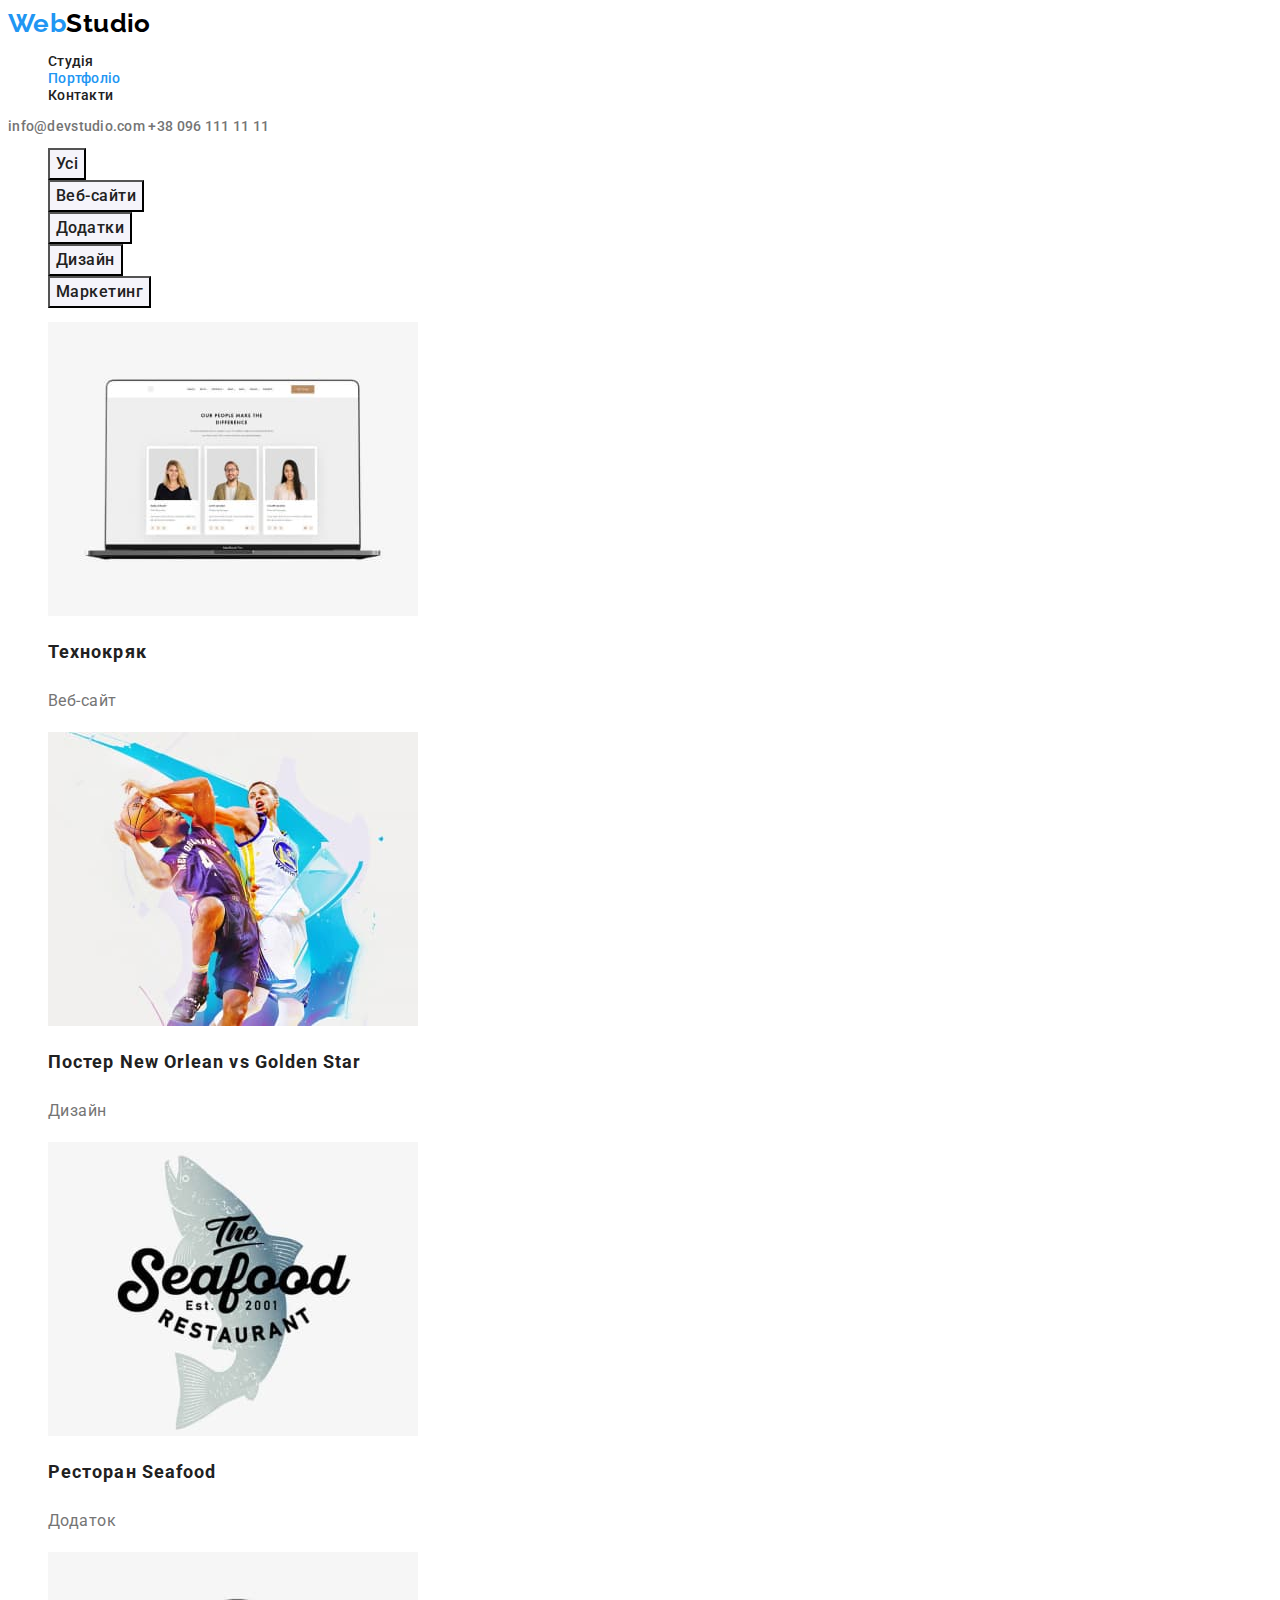
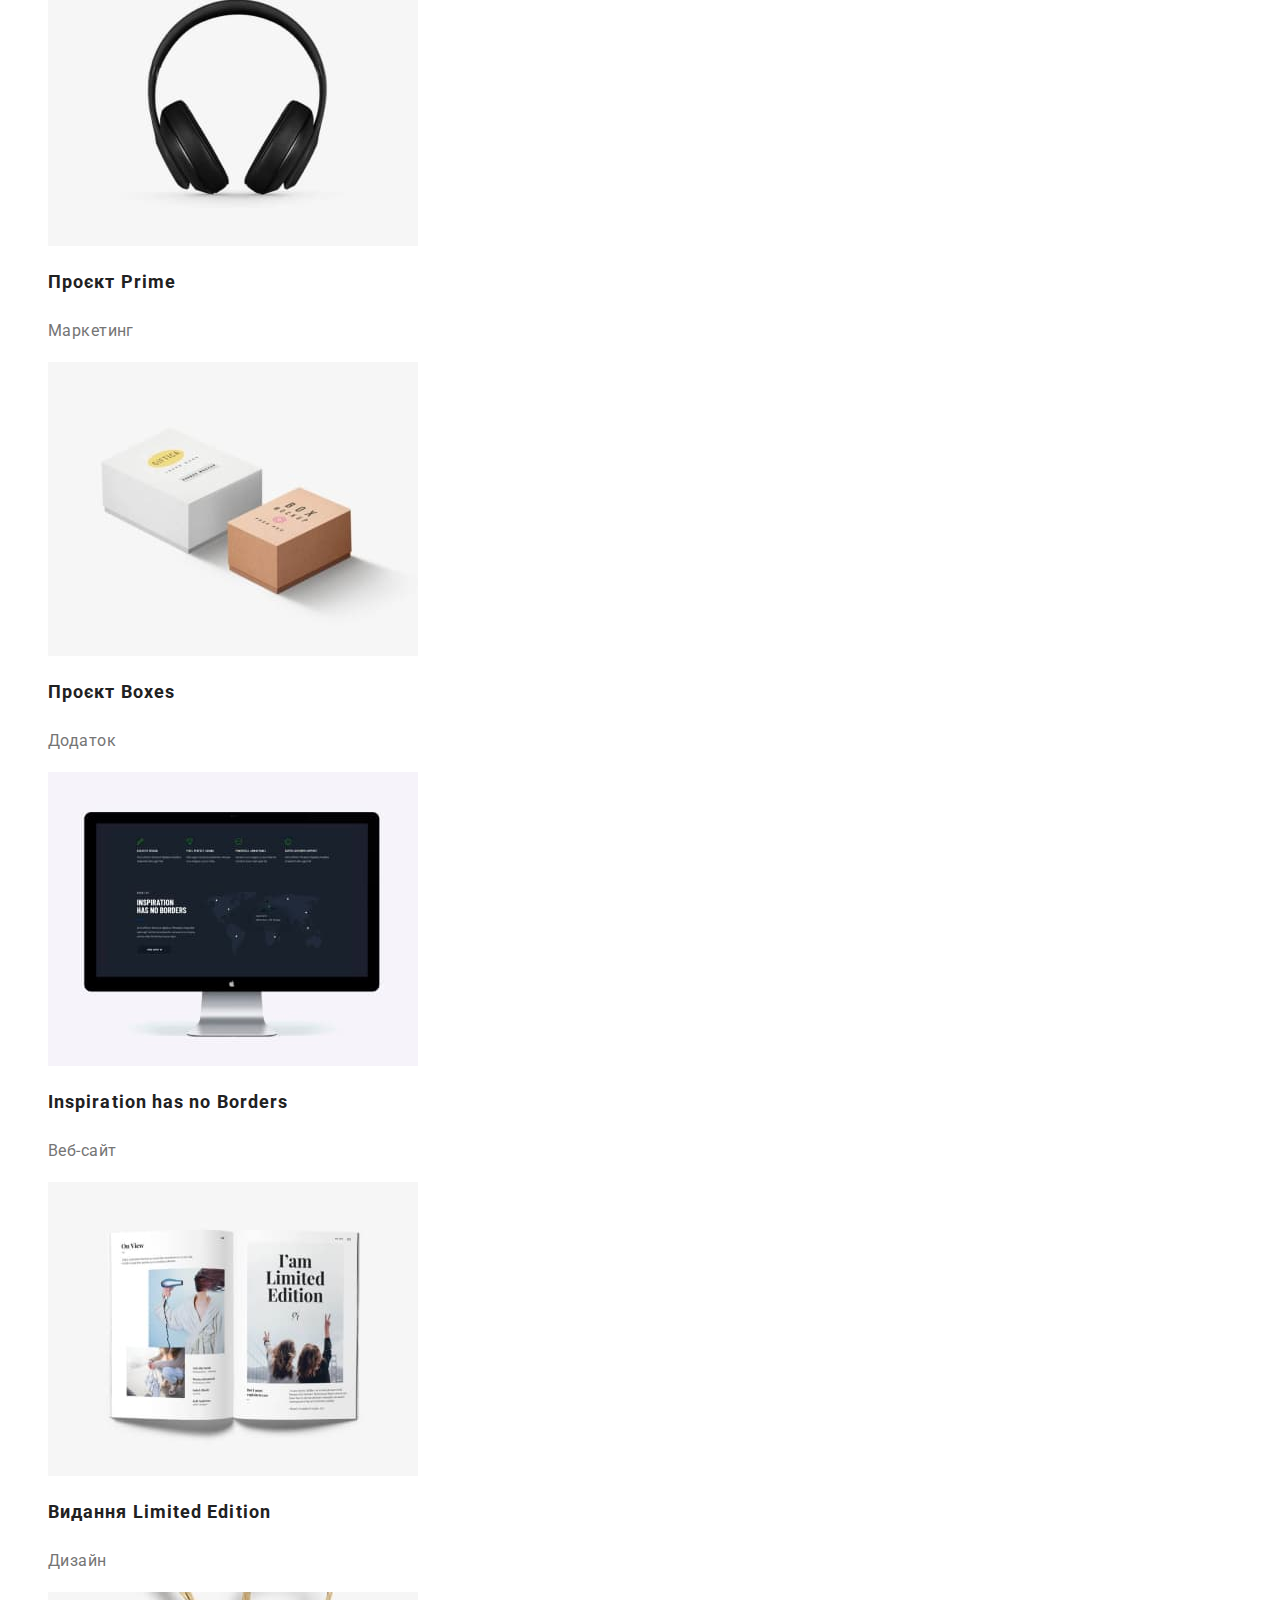
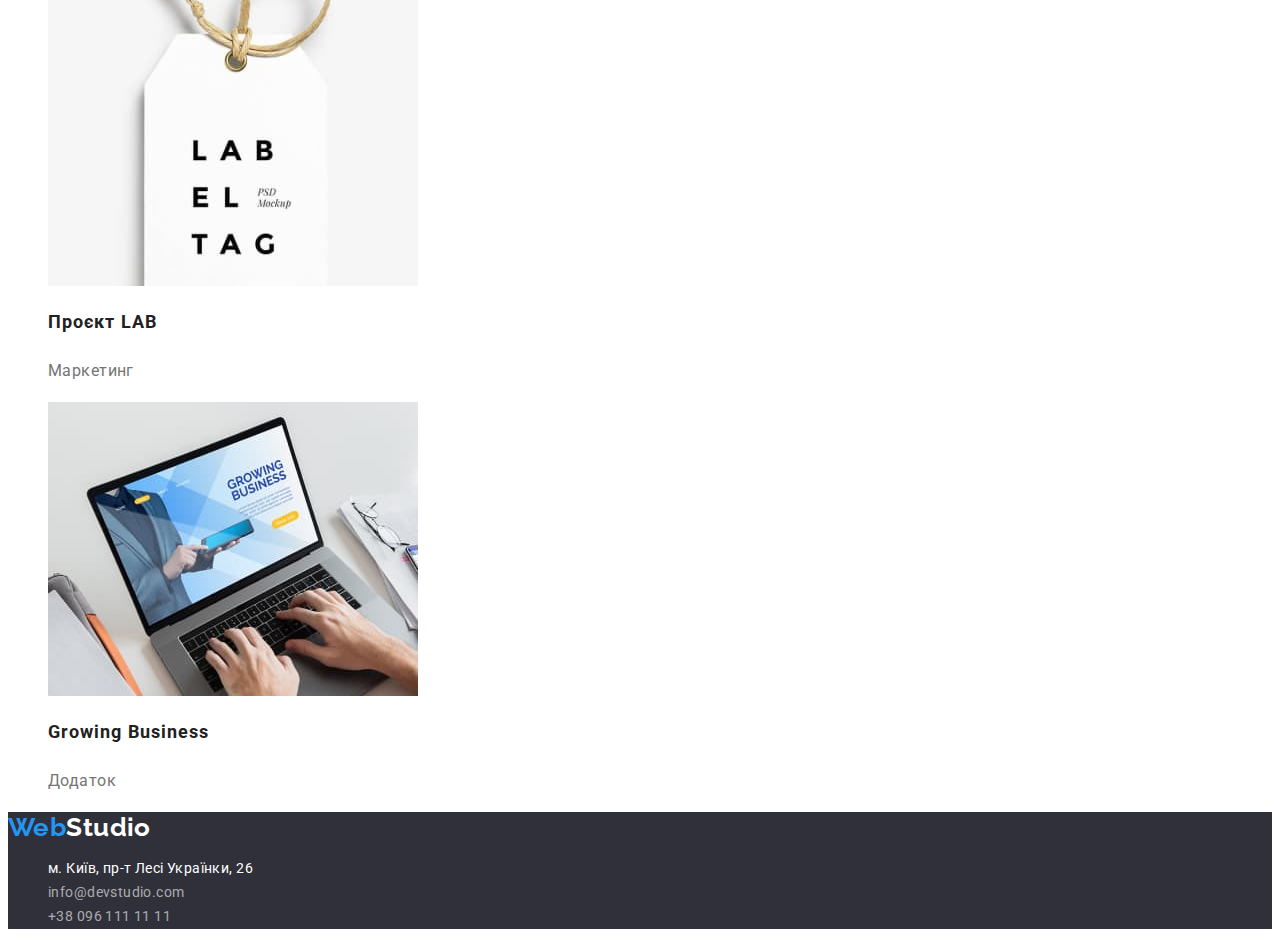
==== portfolio.html @ 9206cbfd "Initial commit" ====
<!DOCTYPE html>
<html lang="en">
  <head>
    <meta charset="UTF-8" />
    <meta http-equiv="X-UA-Compatible" content="IE=edge" />
    <meta name="viewport" content="width=device-width, initial-scale=1.0" />
    <title>WebStudio</title>
    <link rel="preconnect" href="https://fonts.googleapis.com" />
    <link rel="preconnect" href="https://fonts.gstatic.com" crossorigin />
    <link href="https://fonts.googleapis.com/css2?family=Raleway:wght@700&family=Roboto:wght@400;500;700;900&display=swap" rel="stylesheet" />
    <link rel="stylesheet" href="./css/styles.css" />
  </head>

  <body>
    <!-- Шапка -->
    <header class="header">
      <!-- Меню -->
      <nav class="nav">
        <a class="logo" href="./index.html"><span class="logo-web">Web</span>Studio</a>
        <ul class="nav-list list">
          <li class="nav-item"><a class="nav-link" href="./index.html">Студія</a></li>
          <li class="nav-item"><a class="nav-link curent" href="./portfolio.html">Портфоліо</a></li>
          <li class="nav-item"><a class="nav-link" href="">Контакти</a></li>
        </ul>
      </nav>
      <!-- Контакти -->
      <div class="contacts">
        <a class="cont-link" href="mailto:info@devstudio.com">info@devstudio.com</a>
        <a class="cont-link" href="tel:+380961111111">+38 096 111 11 11</a>
      </div>
    </header>
    <!-- Головний контент -->
    <main>
      <section class="section-portfolio">
        <h1 class="visually-hidden">Портфоліо</h1>
        <ul class="portfolio-list list">
          <li class="portfolio-item"><button class="filter" type="button">Усі</button></li>
          <li class="portfolio-item"><button class="filter" type="button">Веб-сайти</button></li>
          <li class="portfolio-item"><button class="filter" type="button">Додатки</button></li>
          <li class="portfolio-item"><button class="filter" type="button">Дизайн</button></li>
          <li class="portfolio-item"><button class="filter" type="button">Маркетинг</button></li>
        </ul>
        <ul class="works-list list">
          <li class="works-item">
            <a class="works-card" href="">
              <img class="works-img" src="./images/studia/img1.jpg" alt="Технокряк" width="370" height="294" />
              <h2 class="works-title">Технокряк</h2>
              <p class="works-type">Веб-сайт</p>
            </a>
          </li>
          <li class="works-item">
            <a class="works-card" href="">
              <img class="works-img" src="./images/studia/img2.jpg" alt="Постер New Orlean vs Golden Star" width="370" height="294" />
              <h2 class="works-title">Постер New Orlean vs Golden Star</h2>
              <p class="works-type">Дизайн</p>
            </a>
          </li>
          <li class="works-item">
            <a class="works-card" href="">
              <img class="works-img" src="./images/studia/img3.jpg" alt="Ресторан Seafood" width="370" height="294" />
              <h2 class="works-title">Ресторан Seafood</h2>
              <p class="works-type">Додаток</p>
            </a>
          </li>
          <li class="works-item">
            <a class="works-card" href="">
              <img class="works-img" src="./images/studia/img4.jpg" alt="Проєкт Prime" width="370" height="294" />
              <h2 class="works-title">Проєкт Prime</h2>
              <p class="works-type">Маркетинг</p>
            </a>
          </li>
          <li class="works-item">
            <a class="works-card" href="">
              <img class="works-img" src="./images/studia/img5.jpg" alt="Проєкт Boxes" width="370" height="294" />
              <h2 class="works-title">Проєкт Boxes</h2>
              <p class="works-type">Додаток</p>
            </a>
          </li>
          <li class="works-item">
            <a class="works-card" href="">
              <img class="works-img" src="./images/studia/img6.jpg" alt="Inspiration has no Borders" width="370" height="294" />
              <h2 class="works-title">Inspiration has no Borders</h2>
              <p class="works-type">Веб-сайт</p>
            </a>
          </li>
          <li class="works-item">
            <a class="works-card" href="">
              <img class="works-img" src="./images/studia/img7.jpg" alt="Видання Limited Edition" width="370" height="294" />
              <h2 class="works-title">Видання Limited Edition</h2>
              <p class="works-type">Дизайн</p>
            </a>
          </li>
          <li class="works-item">
            <a class="works-card" href="">
              <img class="works-img" src="./images/studia/img8.jpg" alt="Проєкт LAB" width="370" height="294" />
              <h2 class="works-title">Проєкт LAB</h2>
              <p class="works-type">Маркетинг</p>
            </a>
          </li>
          <li class="works-item">
            <a class="works-card" href="">
              <img class="works-img" src="./images/studia/img9.jpg" alt="Growing Business" width="370" height="294" />
              <h2 class="works-title">Growing Business</h2>
              <p class="works-type">Додаток</p>
            </a>
          </li>
        </ul>
      </section>
    </main>
    <!-- Підвал -->
    <footer class="footer">
      <a class="logo-footer" href="./index.html"><span class="logo-web">Web</span>Studio</a>
      <!-- Адрес -->
      <address class="address">
        <ul class="address-list list">
          <li class="address-item">
            <a class="address-link" href="https://goo.gl/maps/W9zQZF4o8ZQ2FMWs7" target="_blank" rel="noopener noreferrer">м. Київ, пр-т Лесі Українки, 26</a>
          </li>
          <li class="address-item">
            <a class="cont-link-footer" href="mailto:info@devstudio.com">info@devstudio.com</a>
          </li>
          <li class="address-item"><a class="cont-link-footer" href="tel:+380961111111">+38 096 111 11 11</a></li>
        </ul>
      </address>
    </footer>
  </body>
</html>
---- css/styles.css ----
:root {
 --background-color: #F5F5F5;
 --background-color-second: #F5F4FA;
 --frame-header: #ECECEC;
 --frame-cards: #EEEEEE;
 --backgraund-footer: #2F303A;
 --blue-color: #2196F3;
 --blue-second: #188CE8;
 --black-color: #212121;
 --grey-color: #757575;
 --white-color: #ffffff;
}

/* Головна сторінка */

body{
    background-color: var(--white-color);
    font-family: 'Roboto', sans-serif;
    color: var(--black-color);
    font-size: 14px;
    letter-spacing: 0.03em;
}

.visually-hidden {
    position: absolute;
    width: 1px;
    height: 1px;
    margin: -1px;
    border: 0;
    padding: 0;

    white-space: nowrap;
    clip-path: inset(100%);
    clip: rect(0 0 0 0);
    overflow: hidden;
}

.logo,
.logo-footer{
    font-family: 'Raleway', sans-serif;

    font-weight: 700;
    font-size: 26px;
    line-height: 1.2;

    color: #000000;

    text-decoration: none;
}

.logo-web{
    color: var(--blue-color);
}

.list{
    list-style: none;
}

.nav-link,
.cont-link,
.address-link,
.cont-link-footer,
.works-card{
    text-decoration: none;
}

.nav-link{
    font-weight: 500;
    line-height: 1.14;
    letter-spacing: 0.02em;
    color: var(--black-color);
}

.nav-link:hover,
.nav-link:focus{
    color: var(--blue-color);
}

.curent {
    color: var(--blue-color);
}

.cont-link{
    font-weight: 500;
    line-height: 1.14px;
    letter-spacing: 0.02em;
    color: var(--grey-color);
}

.cont-link:hover,
.cont-link:focus{
    color: var(--blue-color);
}

/* Основна інформація (MAIN) */

.hero{
    background-color: var(--backgraund-footer);
}

.hero-title{
    font-weight: 900;
    font-size: 44px;
    line-height: 1.36;
    letter-spacing: 0.06em;
    color: var(--white-color);
    text-transform: uppercase;
}

.btn{
    background-color: var(--blue-color);
    font-weight: 700;
    font-size: 16px;
    line-height: 1.88;
    color: var(--white-color);
    letter-spacing: 0.06em;
    cursor: pointer;

    font-family: inherit;
}

.btn:hover,
.btn:focus{
    background-color: var(--blue-second);
}

.activity-title,
.team-title{
    font-weight: 700;
    font-size: 36px;
    line-height: 1.7;
}

.titel-items{
    font-weight: 700;
    font-size: 14px;
    line-height: 1.14;
    text-transform: uppercase;
}

.text-skills{
    line-height: 1.71;
    color: var(--grey-color);
}

.section-team{
    background-color: var(--background-color-second);
}

.employee{
    font-weight: 500;
    font-size: 16px;
    line-height: 1.9;
}

.team-position{
    font-size: 16px;
    line-height: 1.9;
    color: var(--grey-color);
}

/* Футер */
.footer{
    background-color: var(--backgraund-footer);
}

.address{
    font-style: normal;
}

.logo-footer{
    color: var(--white-color);
}

.address-link{
    line-height: 1.71;
    color: var(--white-color);
}

.address-link:hover,
.address-link:focus{
    color: var(--blue-color);
}

.cont-link-footer{
    line-height: 1.71;
    color: #FFFFFF99;;
}


.cont-link-footer:hover,
.cont-link-footer:focus {
    color: var(--blue-color);
}

/* Сторінка - Портфоліо */

.filter{
    background-color: var(--background-color-second);
    color: var(--black-color);
    font-weight: 500;
    font-size: 16px;
    line-height: 1.62;
    letter-spacing: 0.03em;

    cursor: pointer;
    font-family: inherit;
}

.filter:hover,
.filter:focus{
    background-color: var(--blue-color);
    color: var(--white-color);
}

.works-title{
    font-weight: 700;
    font-size: 18px;
    line-height: 2;
    letter-spacing: 0.06em;
    color: var(--black-color);
}

.works-type{
    font-size: 16px;
    line-height: 1.88;
    color: var(--grey-color);
}
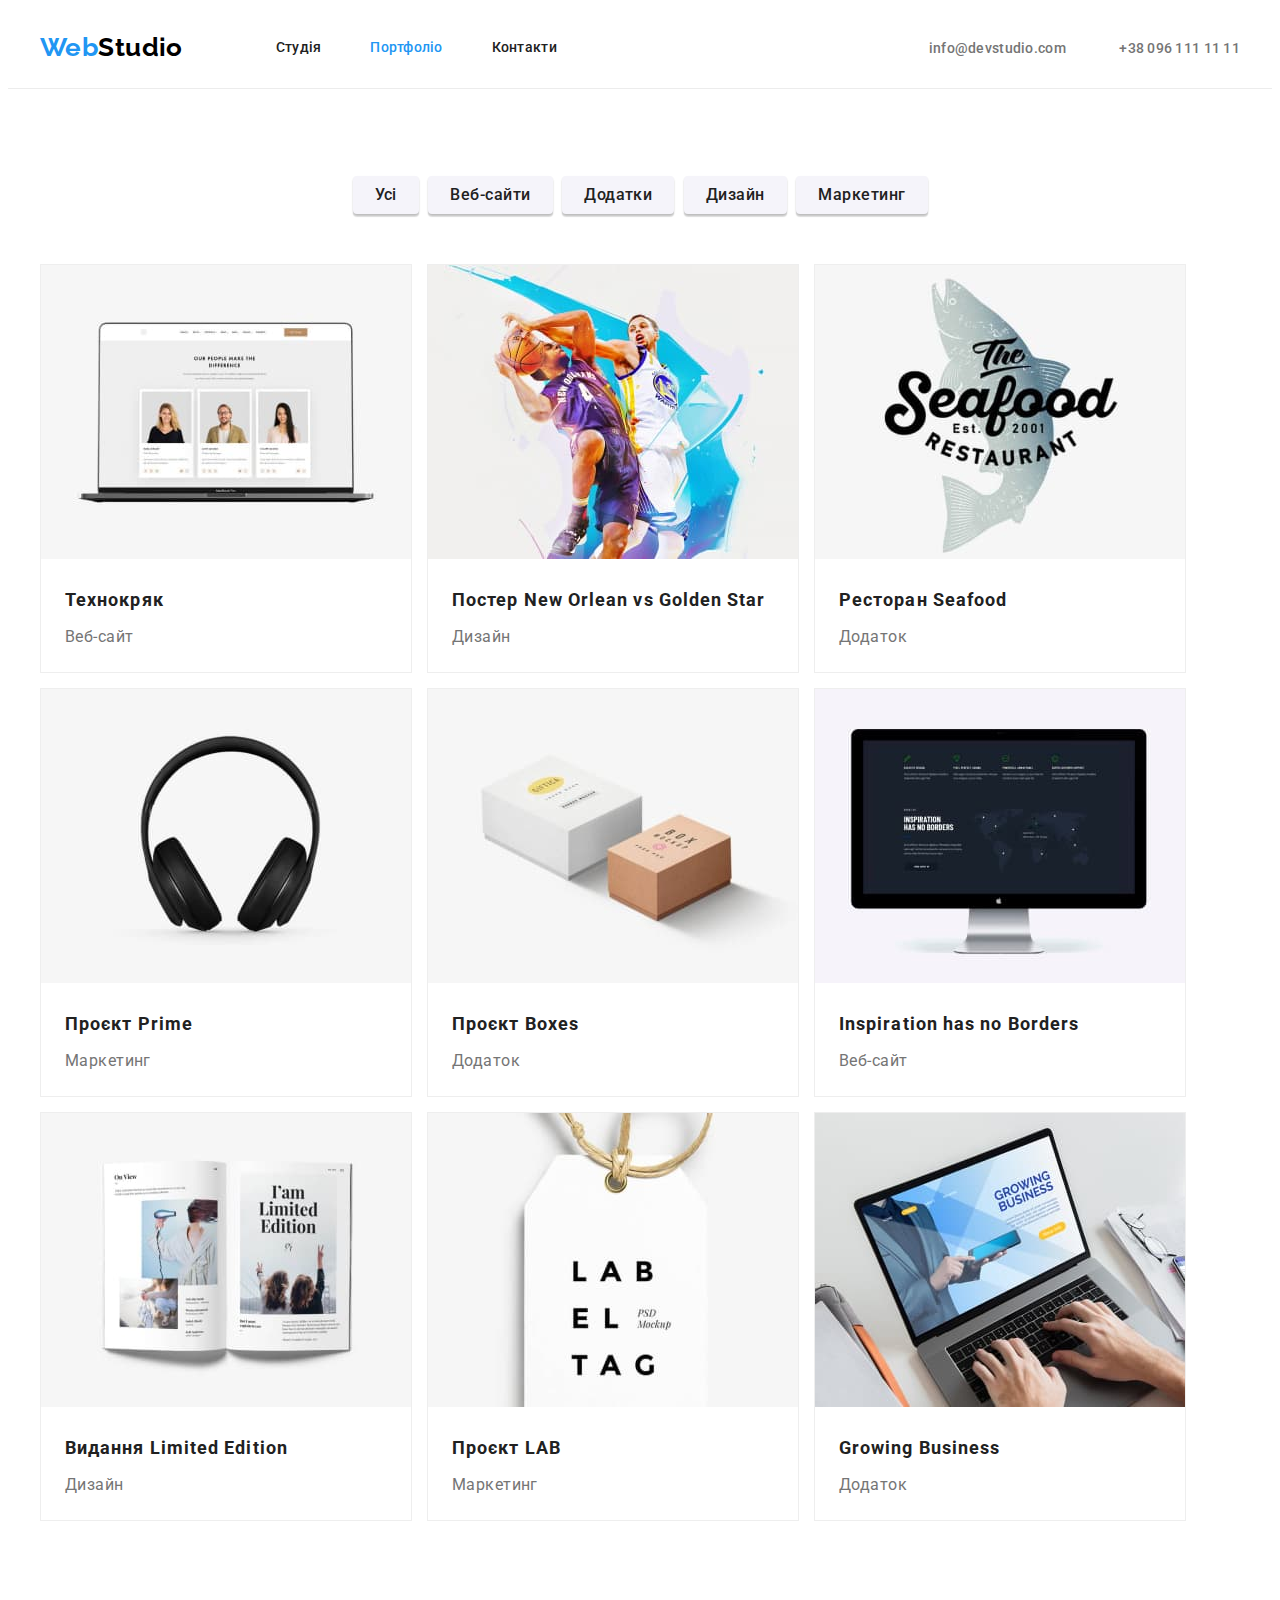
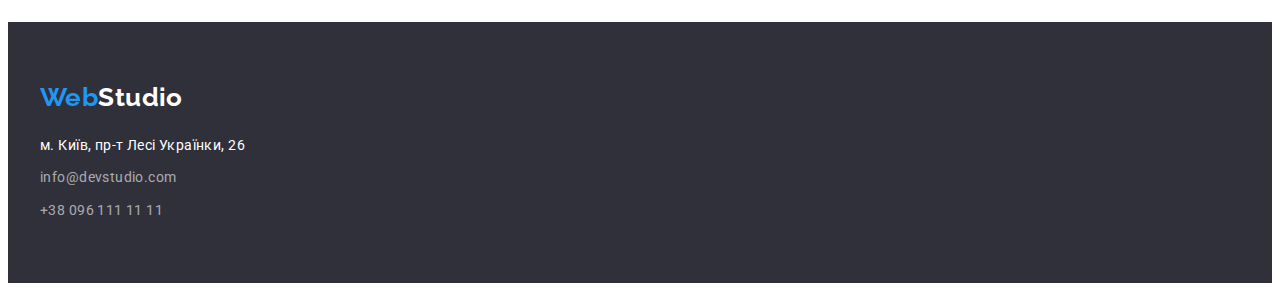
==== commit c8fa0ebd: "ДЗ 3 версія 1" ====
--- a/portfolio.html
+++ b/portfolio.html
@@ -8,120 +8,137 @@
     <link rel="preconnect" href="https://fonts.googleapis.com" />
     <link rel="preconnect" href="https://fonts.gstatic.com" crossorigin />
     <link href="https://fonts.googleapis.com/css2?family=Raleway:wght@700&family=Roboto:wght@400;500;700;900&display=swap" rel="stylesheet" />
+    <link
+      rel="stylesheet"
+      href="https://cdnjs.cloudflare.com/ajax/libs/modern-normalize/1.1.0/modern-normalize.min.css"
+      integrity="sha512-wpPYUAdjBVSE4KJnH1VR1HeZfpl1ub8YT/NKx4PuQ5NmX2tKuGu6U/JRp5y+Y8XG2tV+wKQpNHVUX03MfMFn9Q=="
+      crossorigin="anonymous"
+      referrerpolicy="no-referrer"
+    />
     <link rel="stylesheet" href="./css/styles.css" />
   </head>
 
   <body>
     <!-- Шапка -->
     <header class="header">
-      <!-- Меню -->
-      <nav class="nav">
-        <a class="logo" href="./index.html"><span class="logo-web">Web</span>Studio</a>
-        <ul class="nav-list list">
-          <li class="nav-item"><a class="nav-link" href="./index.html">Студія</a></li>
-          <li class="nav-item"><a class="nav-link curent" href="./portfolio.html">Портфоліо</a></li>
-          <li class="nav-item"><a class="nav-link" href="">Контакти</a></li>
-        </ul>
-      </nav>
-      <!-- Контакти -->
-      <div class="contacts">
-        <a class="cont-link" href="mailto:info@devstudio.com">info@devstudio.com</a>
-        <a class="cont-link" href="tel:+380961111111">+38 096 111 11 11</a>
+      <div class="container">
+        <!-- Меню -->
+        <nav class="nav">
+          <a class="logo" href="./index.html"><span class="logo-web">Web</span>Studio</a>
+          <ul class="nav-list list">
+            <li class="nav-item"><a class="nav-link" href="./index.html">Студія</a></li>
+            <li class="nav-item"><a class="nav-link curent" href="./portfolio.html">Портфоліо</a></li>
+            <li class="nav-item"><a class="nav-link" href="">Контакти</a></li>
+          </ul>
+        </nav>
+        <!-- Контакти -->
+        <div class="contacts">
+          <a class="cont-link" href="mailto:info@devstudio.com">info@devstudio.com</a>
+          <a class="cont-link" href="tel:+380961111111">+38 096 111 11 11</a>
+        </div>
       </div>
     </header>
     <!-- Головний контент -->
     <main>
       <section class="section-portfolio">
-        <h1 class="visually-hidden">Портфоліо</h1>
-        <ul class="portfolio-list list">
-          <li class="portfolio-item"><button class="filter" type="button">Усі</button></li>
-          <li class="portfolio-item"><button class="filter" type="button">Веб-сайти</button></li>
-          <li class="portfolio-item"><button class="filter" type="button">Додатки</button></li>
-          <li class="portfolio-item"><button class="filter" type="button">Дизайн</button></li>
-          <li class="portfolio-item"><button class="filter" type="button">Маркетинг</button></li>
-        </ul>
-        <ul class="works-list list">
-          <li class="works-item">
-            <a class="works-card" href="">
-              <img class="works-img" src="./images/studia/img1.jpg" alt="Технокряк" width="370" height="294" />
-              <h2 class="works-title">Технокряк</h2>
-              <p class="works-type">Веб-сайт</p>
-            </a>
-          </li>
-          <li class="works-item">
-            <a class="works-card" href="">
-              <img class="works-img" src="./images/studia/img2.jpg" alt="Постер New Orlean vs Golden Star" width="370" height="294" />
-              <h2 class="works-title">Постер New Orlean vs Golden Star</h2>
-              <p class="works-type">Дизайн</p>
-            </a>
-          </li>
-          <li class="works-item">
-            <a class="works-card" href="">
-              <img class="works-img" src="./images/studia/img3.jpg" alt="Ресторан Seafood" width="370" height="294" />
-              <h2 class="works-title">Ресторан Seafood</h2>
-              <p class="works-type">Додаток</p>
-            </a>
-          </li>
-          <li class="works-item">
-            <a class="works-card" href="">
-              <img class="works-img" src="./images/studia/img4.jpg" alt="Проєкт Prime" width="370" height="294" />
-              <h2 class="works-title">Проєкт Prime</h2>
-              <p class="works-type">Маркетинг</p>
-            </a>
-          </li>
-          <li class="works-item">
-            <a class="works-card" href="">
-              <img class="works-img" src="./images/studia/img5.jpg" alt="Проєкт Boxes" width="370" height="294" />
-              <h2 class="works-title">Проєкт Boxes</h2>
-              <p class="works-type">Додаток</p>
-            </a>
-          </li>
-          <li class="works-item">
-            <a class="works-card" href="">
-              <img class="works-img" src="./images/studia/img6.jpg" alt="Inspiration has no Borders" width="370" height="294" />
-              <h2 class="works-title">Inspiration has no Borders</h2>
-              <p class="works-type">Веб-сайт</p>
-            </a>
-          </li>
-          <li class="works-item">
-            <a class="works-card" href="">
-              <img class="works-img" src="./images/studia/img7.jpg" alt="Видання Limited Edition" width="370" height="294" />
-              <h2 class="works-title">Видання Limited Edition</h2>
-              <p class="works-type">Дизайн</p>
-            </a>
-          </li>
-          <li class="works-item">
-            <a class="works-card" href="">
-              <img class="works-img" src="./images/studia/img8.jpg" alt="Проєкт LAB" width="370" height="294" />
-              <h2 class="works-title">Проєкт LAB</h2>
-              <p class="works-type">Маркетинг</p>
-            </a>
-          </li>
-          <li class="works-item">
-            <a class="works-card" href="">
-              <img class="works-img" src="./images/studia/img9.jpg" alt="Growing Business" width="370" height="294" />
-              <h2 class="works-title">Growing Business</h2>
-              <p class="works-type">Додаток</p>
-            </a>
-          </li>
-        </ul>
+        <div class="containerr">
+          <h1 class="visually-hidden">Портфоліо</h1>
+          <div class="filter-btn">
+            <ul class="portfolio-list list">
+              <li class="portfolio-item"><button class="filter" type="button">Усі</button></li>
+              <li class="portfolio-item"><button class="filter" type="button">Веб-сайти</button></li>
+              <li class="portfolio-item"><button class="filter" type="button">Додатки</button></li>
+              <li class="portfolio-item"><button class="filter" type="button">Дизайн</button></li>
+              <li class="portfolio-item"><button class="filter" type="button">Маркетинг</button></li>
+            </ul>
+          </div>
+          <div class="work-gallery">
+            <ul class="works-list list">
+            <li class="works-item">
+              <a class="works-card" href="">
+                <img class="works-img" src="./images/studia/img1.jpg" alt="Технокряк" width="370" height="294" />
+                <h2 class="works-title">Технокряк</h2>
+                <p class="works-type">Веб-сайт</p>
+              </a>
+            </li>
+            <li class="works-item">
+              <a class="works-card" href="">
+                <img class="works-img" src="./images/studia/img2.jpg" alt="Постер New Orlean vs Golden Star" width="370" height="294" />
+                <h2 class="works-title">Постер New Orlean vs Golden Star</h2>
+                <p class="works-type">Дизайн</p>
+              </a>
+            </li>
+            <li class="works-item">
+              <a class="works-card" href="">
+                <img class="works-img" src="./images/studia/img3.jpg" alt="Ресторан Seafood" width="370" height="294" />
+                <h2 class="works-title">Ресторан Seafood</h2>
+                <p class="works-type">Додаток</p>
+              </a>
+            </li>
+            <li class="works-item">
+              <a class="works-card" href="">
+                <img class="works-img" src="./images/studia/img4.jpg" alt="Проєкт Prime" width="370" height="294" />
+                <h2 class="works-title">Проєкт Prime</h2>
+                <p class="works-type">Маркетинг</p>
+              </a>
+            </li>
+            <li class="works-item">
+              <a class="works-card" href="">
+                <img class="works-img" src="./images/studia/img5.jpg" alt="Проєкт Boxes" width="370" height="294" />
+                <h2 class="works-title">Проєкт Boxes</h2>
+                <p class="works-type">Додаток</p>
+              </a>
+            </li>
+            <li class="works-item">
+              <a class="works-card" href="">
+                <img class="works-img" src="./images/studia/img6.jpg" alt="Inspiration has no Borders" width="370" height="294" />
+                <h2 class="works-title">Inspiration has no Borders</h2>
+                <p class="works-type">Веб-сайт</p>
+              </a>
+            </li>
+            <li class="works-item">
+              <a class="works-card" href="">
+                <img class="works-img" src="./images/studia/img7.jpg" alt="Видання Limited Edition" width="370" height="294" />
+                <h2 class="works-title">Видання Limited Edition</h2>
+                <p class="works-type">Дизайн</p>
+              </a>
+            </li>
+            <li class="works-item">
+              <a class="works-card" href="">
+                <img class="works-img" src="./images/studia/img8.jpg" alt="Проєкт LAB" width="370" height="294" />
+                <h2 class="works-title">Проєкт LAB</h2>
+                <p class="works-type">Маркетинг</p>
+              </a>
+            </li>
+            <li class="works-item">
+              <a class="works-card" href="">
+                <img class="works-img" src="./images/studia/img9.jpg" alt="Growing Business" width="370" height="294" />
+                <h2 class="works-title">Growing Business</h2>
+                <p class="works-type">Додаток</p>
+              </a>
+            </li>
+          </ul>
+          </div>
+        </div>
       </section>
     </main>
     <!-- Підвал -->
     <footer class="footer">
-      <a class="logo-footer" href="./index.html"><span class="logo-web">Web</span>Studio</a>
-      <!-- Адрес -->
-      <address class="address">
-        <ul class="address-list list">
-          <li class="address-item">
-            <a class="address-link" href="https://goo.gl/maps/W9zQZF4o8ZQ2FMWs7" target="_blank" rel="noopener noreferrer">м. Київ, пр-т Лесі Українки, 26</a>
-          </li>
-          <li class="address-item">
-            <a class="cont-link-footer" href="mailto:info@devstudio.com">info@devstudio.com</a>
-          </li>
-          <li class="address-item"><a class="cont-link-footer" href="tel:+380961111111">+38 096 111 11 11</a></li>
-        </ul>
-      </address>
+      <div class="container">
+        <a class="logo-footer" href="./index.html"><span class="logo-web">Web</span>Studio</a>
+        <!-- Адрес -->
+        <address class="address">
+          <ul class="address-list list">
+            <li class="address-item">
+              <a class="address-link" href="https://goo.gl/maps/W9zQZF4o8ZQ2FMWs7" target="_blank" rel="noopener noreferrer">
+                м. Київ, пр-т Лесі Українки, 26
+              </a>
+            </li>
+            <li class="address-item"><a class="cont-link-footer" href="mailto:info@devstudio.com">info@devstudio.com</a></li>
+            <li class="address-item"><a class="cont-link-footer" href="tel:+380961111111">+38 096 111 11 11</a></li>
+          </ul>
+        </address>
+      </div>
     </footer>
   </body>
 </html>
--- a/css/styles.css
+++ b/css/styles.css
@@ -9,16 +9,74 @@
  --black-color: #212121;
  --grey-color: #757575;
  --white-color: #ffffff;
+ --link-footer-cl: #FFFFFF99;
+ --logo-cl: #000000;
+ /* Шрифти */
+ --main-font: 'Roboto', sans-serif;
+ --second-font: 'Raleway', sans-serif;
 }
 
 /* Головна сторінка */
 
 body{
     background-color: var(--white-color);
-    font-family: 'Roboto', sans-serif;
+    font-family: var(--main-font);
     color: var(--black-color);
     font-size: 14px;
     letter-spacing: 0.03em;
+}
+
+h1,h2,h3,h4,h5,h6,p,ul{
+    margin: 0;
+    padding: 0;
+}
+
+.nav-link,
+.cont-link,
+.address-link,
+.cont-link-footer,
+.works-card {
+    text-decoration: none;
+}
+
+.list {
+    list-style: none;
+}
+
+.header{
+    border-bottom: 1px solid var(--frame-header);
+}
+
+.container{
+    display: flex;
+    width: 1200px;
+    margin-left: auto;
+    margin-right: auto;
+    padding-left: 15px;
+    padding-right: 15px;
+}
+
+.header > .container{
+    padding-top: 24px;
+    padding-bottom: 25px;
+
+    justify-content: space-between;
+    align-items: center;
+
+}
+
+.nav{
+    display: flex;
+    justify-content: center;
+    align-items: center;
+}
+
+.nav-list{
+    display: flex;
+    width: 281px;
+    justify-content: space-between;
+    margin-left: 93px;
+
 }
 
 .visually-hidden {
@@ -37,31 +95,16 @@
 
 .logo,
 .logo-footer{
-    font-family: 'Raleway', sans-serif;
-
+    font-family: var(--second-font);
     font-weight: 700;
     font-size: 26px;
     line-height: 1.2;
-
-    color: #000000;
-
+    color: var(--logo-cl);
     text-decoration: none;
 }
 
 .logo-web{
     color: var(--blue-color);
-}
-
-.list{
-    list-style: none;
-}
-
-.nav-link,
-.cont-link,
-.address-link,
-.cont-link-footer,
-.works-card{
-    text-decoration: none;
 }
 
 .nav-link{
@@ -85,6 +128,8 @@
     line-height: 1.14px;
     letter-spacing: 0.02em;
     color: var(--grey-color);
+
+
 }
 
 .cont-link:hover,
@@ -92,10 +137,18 @@
     color: var(--blue-color);
 }
 
+.cont-link:nth-child(n+2){
+    margin-left: 50px;
+}
+
 /* Основна інформація (MAIN) */
 
+/* Герой */
 .hero{
+    height: 600px;
+    padding-top: 195px;
     background-color: var(--backgraund-footer);
+    text-align: center;
 }
 
 .hero-title{
@@ -105,9 +158,13 @@
     letter-spacing: 0.06em;
     color: var(--white-color);
     text-transform: uppercase;
+
+    margin-bottom: 30px;
 }
 
 .btn{
+padding: 10px 32px;
+
     background-color: var(--blue-color);
     font-weight: 700;
     font-size: 16px;
@@ -116,12 +173,42 @@
     letter-spacing: 0.06em;
     cursor: pointer;
 
+    box-shadow: 0px 4px 4px rgba(0, 0, 0, 0.15);
+    border-radius: 4px;
+    border: 1px solid transparent;
+
     font-family: inherit;
 }
 
 .btn:hover,
 .btn:focus{
     background-color: var(--blue-second);
+}
+
+.section{
+    padding-top: 94px;
+    padding-bottom: 94px;
+}
+
+/* Особливості */
+
+.skill-list{
+    display: flex;
+
+}
+
+.skill-list .skill-items + .skill-items{
+    margin-left: 30px;
+    
+}
+
+.skill-items{
+    width: 270px;
+}
+
+.text-skills {
+    line-height: 1.71;
+    color: var(--grey-color);
 }
 
 .activity-title,
@@ -129,6 +216,20 @@
     font-weight: 700;
     font-size: 36px;
     line-height: 1.7;
+    text-align: center;
+
+    margin-bottom: 50px;
+}
+
+/* Вид діяльності */
+
+.activity-list {
+    display: flex;
+    justify-content: space-between;
+}
+
+.activity-items:not(:first-child){
+    margin-left: 30px;
 }
 
 .titel-items{
@@ -136,21 +237,41 @@
     font-size: 14px;
     line-height: 1.14;
     text-transform: uppercase;
-}
-
-.text-skills{
-    line-height: 1.71;
-    color: var(--grey-color);
+
+    padding-bottom: 10px;
+}
+
+/* Наша команда */
+
+.team-list{
+    display: flex;
+}
+
+.team-items{
+    background-color: var(--white-color);
+    padding-bottom: 30px;
+    box-shadow: 0px 1px 3px rgba(0, 0, 0, 0.12), 0px 1px 1px rgba(0, 0, 0, 0.14), 0px 2px 1px rgba(0, 0, 0, 0.2);
+    border-radius: 0px 0px 4px 4px;
+}
+
+.team-items:not(:first-child){
+    margin-left: 30px;
 }
 
 .section-team{
     background-color: var(--background-color-second);
+    text-align: center;
+}
+
+.team-img{
+    margin-bottom: 30px;
 }
 
 .employee{
     font-weight: 500;
     font-size: 16px;
     line-height: 1.9;
+    margin-bottom: 10px;
 }
 
 .team-position{
@@ -162,6 +283,12 @@
 /* Футер */
 .footer{
     background-color: var(--backgraund-footer);
+    padding-top: 60px;
+    padding-bottom: 60px;
+}
+
+.footer > .container{
+    flex-direction: column;
 }
 
 .address{
@@ -170,6 +297,11 @@
 
 .logo-footer{
     color: var(--white-color);
+    margin-bottom: 20px;
+}
+
+.address-item:not(:last-child){
+    margin-bottom: 9px;
 }
 
 .address-link{
@@ -184,7 +316,7 @@
 
 .cont-link-footer{
     line-height: 1.71;
-    color: #FFFFFF99;;
+    color: var(--link-footer-cl);
 }
 
 
@@ -193,7 +325,32 @@
     color: var(--blue-color);
 }
 
+
+
+/* */
 /* Сторінка - Портфоліо */
+/*  */
+
+
+.section-portfolio > .containerr{
+    width: 1200px;
+    margin: 0 auto;
+    padding: 87px 15px 101px 15px;
+}
+
+/* Фільтер */
+
+.portfolio-list{
+    display: flex;
+    width: 575px;
+    margin: 0 auto 50px;
+    justify-content: space-between;
+}
+
+.portfolio-list:not(:first-child){
+    margin-left: 8px;
+}
+
 
 .filter{
     background-color: var(--background-color-second);
@@ -205,15 +362,59 @@
 
     cursor: pointer;
     font-family: inherit;
+
+    padding: 6px 22px;
+
+    box-shadow: 0px 3px 1px rgba(0, 0, 0, 0.1),
+    0px 1px 2px rgba(0, 0, 0, 0.08), 
+    0px 2px 2px rgba(0, 0, 0, 0.12);
+    border-radius: 4px;
+    border: 0;
 }
 
 .filter:hover,
 .filter:focus{
     background-color: var(--blue-color);
     color: var(--white-color);
-}
+
+    padding: 6px 25px;
+}
+
+/* Галерея */
+
+.work-gallery{
+    display: flex;
+}
+
+.works-list{
+    display: flex;
+    flex-wrap: wrap;
+    
+    margin-top: -15px;
+    margin-left: -15px;
+}
+
+.works-item{
+    display: inline-flex;
+    margin-top: 15px;
+    margin-left: 15px;
+    padding-bottom: 20px;
+    flex-basis: calc(100% / 3 -60px);
+
+    background-color: var(--white-color);
+    border: 1px solid var(--frame-cards);
+}
+
+
+.works-img{
+    margin-bottom: 20px;
+}
+
 
 .works-title{
+    margin-left: 24px;
+    margin-bottom: 4px;
+
     font-weight: 700;
     font-size: 18px;
     line-height: 2;
@@ -222,6 +423,8 @@
 }
 
 .works-type{
+    margin-left: 24px;  
+
     font-size: 16px;
     line-height: 1.88;
     color: var(--grey-color);
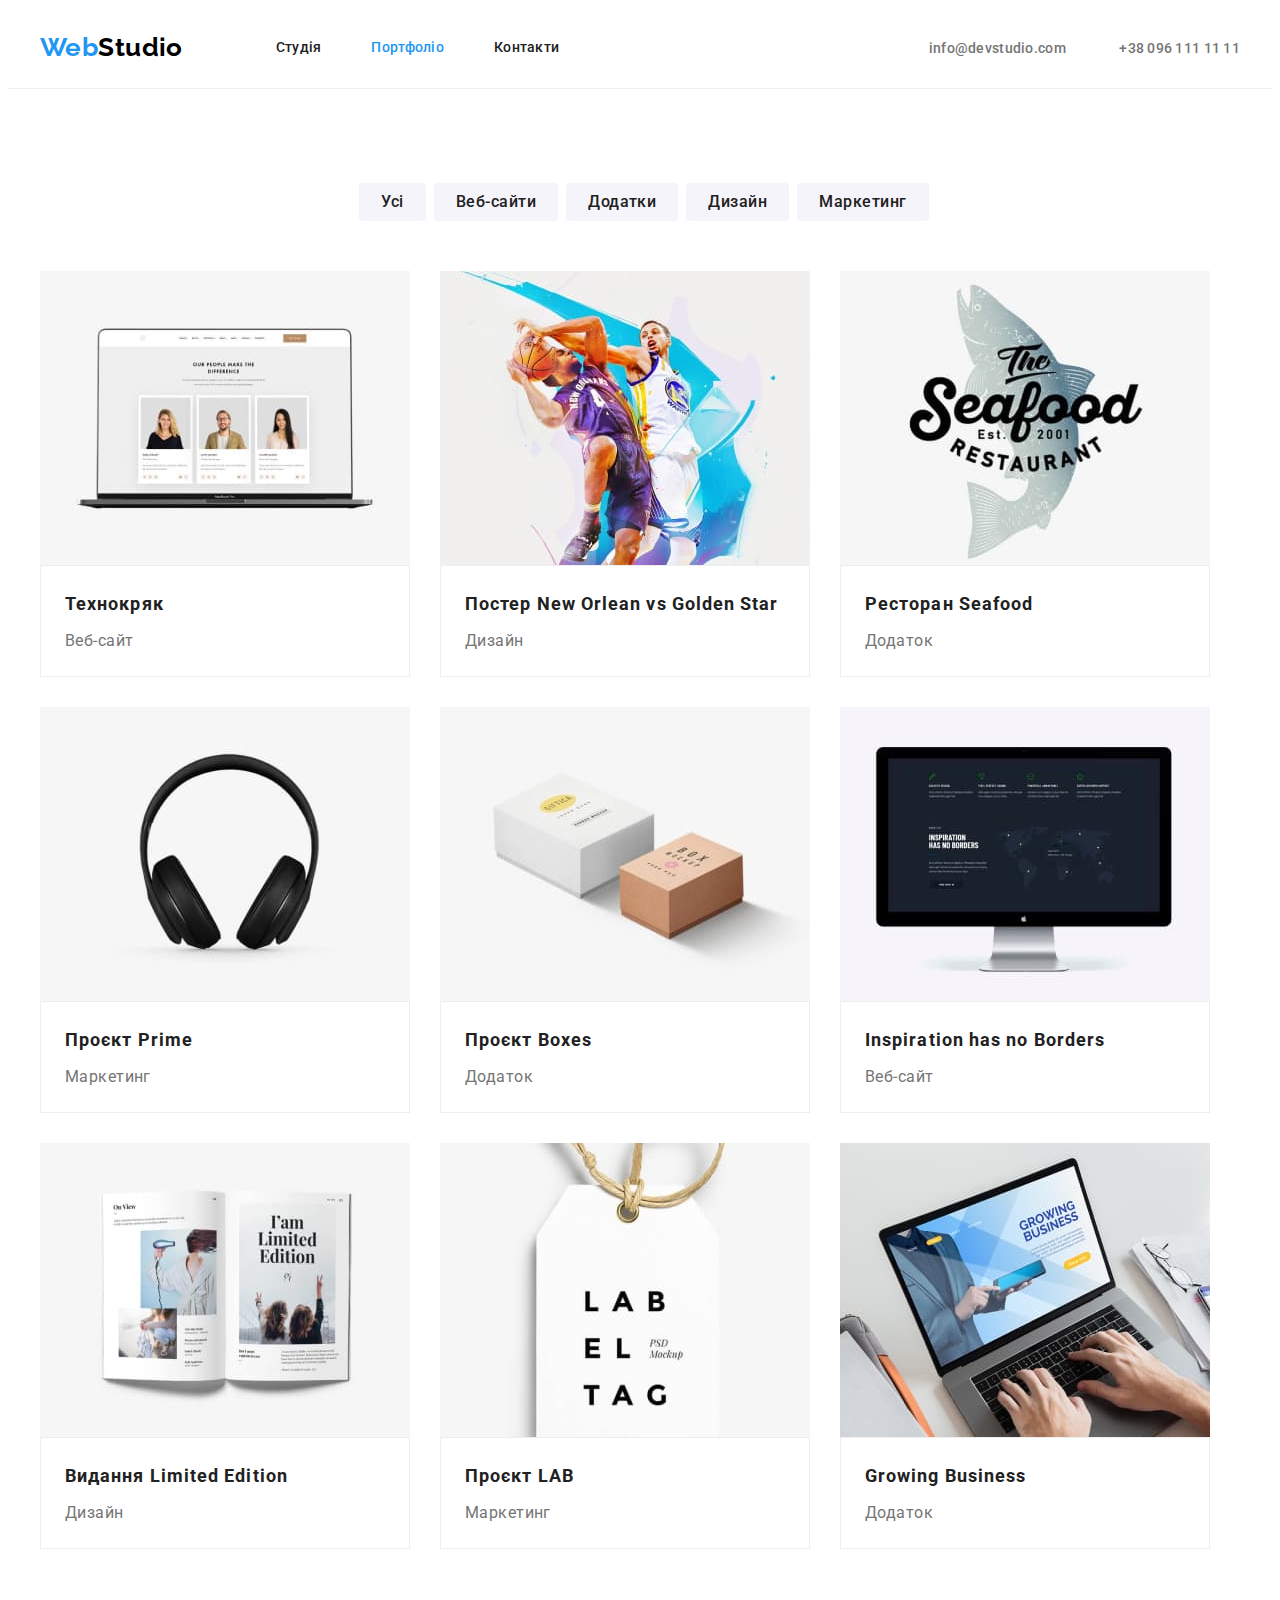
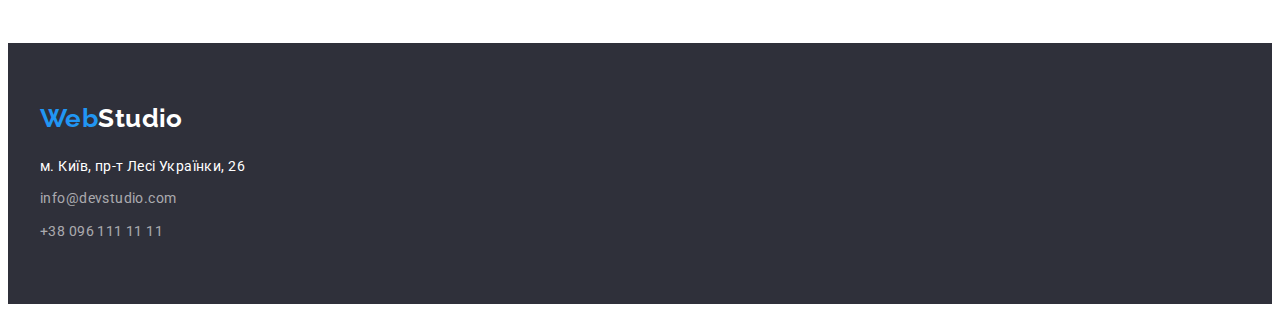
==== commit 70a65546: "Допрацювання дз" ====
--- a/portfolio.html
+++ b/portfolio.html
@@ -40,85 +40,101 @@
     </header>
     <!-- Головний контент -->
     <main>
-      <section class="section-portfolio">
-        <div class="containerr">
+      <section class="section-portfolio section">
+        <div class="container">
           <h1 class="visually-hidden">Портфоліо</h1>
-          <div class="filter-btn">
-            <ul class="portfolio-list list">
-              <li class="portfolio-item"><button class="filter" type="button">Усі</button></li>
-              <li class="portfolio-item"><button class="filter" type="button">Веб-сайти</button></li>
-              <li class="portfolio-item"><button class="filter" type="button">Додатки</button></li>
-              <li class="portfolio-item"><button class="filter" type="button">Дизайн</button></li>
-              <li class="portfolio-item"><button class="filter" type="button">Маркетинг</button></li>
-            </ul>
-          </div>
-          <div class="work-gallery">
-            <ul class="works-list list">
+
+          <ul class="portfolio-list list">
+            <li class="portfolio-item"><button class="filter" type="button">Усі</button></li>
+            <li class="portfolio-item"><button class="filter" type="button">Веб-сайти</button></li>
+            <li class="portfolio-item"><button class="filter" type="button">Додатки</button></li>
+            <li class="portfolio-item"><button class="filter" type="button">Дизайн</button></li>
+            <li class="portfolio-item"><button class="filter" type="button">Маркетинг</button></li>
+          </ul>
+
+          <ul class="works-list list">
             <li class="works-item">
               <a class="works-card" href="">
                 <img class="works-img" src="./images/studia/img1.jpg" alt="Технокряк" width="370" height="294" />
-                <h2 class="works-title">Технокряк</h2>
-                <p class="works-type">Веб-сайт</p>
+                <div class="work-titel-type">
+                  <h2 class="works-title">Технокряк</h2>
+                  <p class="works-type">Веб-сайт</p>
+                </div>
               </a>
             </li>
             <li class="works-item">
               <a class="works-card" href="">
                 <img class="works-img" src="./images/studia/img2.jpg" alt="Постер New Orlean vs Golden Star" width="370" height="294" />
-                <h2 class="works-title">Постер New Orlean vs Golden Star</h2>
-                <p class="works-type">Дизайн</p>
+                <div class="work-titel-type">
+                  <h2 class="works-title">Постер New Orlean vs Golden Star</h2>
+                  <p class="works-type">Дизайн</p>
+                </div>
               </a>
             </li>
             <li class="works-item">
               <a class="works-card" href="">
                 <img class="works-img" src="./images/studia/img3.jpg" alt="Ресторан Seafood" width="370" height="294" />
-                <h2 class="works-title">Ресторан Seafood</h2>
-                <p class="works-type">Додаток</p>
+                <div class="work-titel-type">
+                  <h2 class="works-title">Ресторан Seafood</h2>
+                  <p class="works-type">Додаток</p>
+                </div>
               </a>
             </li>
             <li class="works-item">
               <a class="works-card" href="">
                 <img class="works-img" src="./images/studia/img4.jpg" alt="Проєкт Prime" width="370" height="294" />
-                <h2 class="works-title">Проєкт Prime</h2>
-                <p class="works-type">Маркетинг</p>
+                <div class="work-titel-type">
+                  <h2 class="works-title">Проєкт Prime</h2>
+                  <p class="works-type">Маркетинг</p>
+                </div>
               </a>
             </li>
             <li class="works-item">
               <a class="works-card" href="">
                 <img class="works-img" src="./images/studia/img5.jpg" alt="Проєкт Boxes" width="370" height="294" />
-                <h2 class="works-title">Проєкт Boxes</h2>
-                <p class="works-type">Додаток</p>
+                <div class="work-titel-type">
+                  <h2 class="works-title">Проєкт Boxes</h2>
+                  <p class="works-type">Додаток</p>
+                </div>
               </a>
             </li>
             <li class="works-item">
               <a class="works-card" href="">
                 <img class="works-img" src="./images/studia/img6.jpg" alt="Inspiration has no Borders" width="370" height="294" />
-                <h2 class="works-title">Inspiration has no Borders</h2>
-                <p class="works-type">Веб-сайт</p>
+                <div class="work-titel-type">
+                  <h2 class="works-title">Inspiration has no Borders</h2>
+                  <p class="works-type">Веб-сайт</p>
+                </div>
               </a>
             </li>
             <li class="works-item">
               <a class="works-card" href="">
                 <img class="works-img" src="./images/studia/img7.jpg" alt="Видання Limited Edition" width="370" height="294" />
-                <h2 class="works-title">Видання Limited Edition</h2>
-                <p class="works-type">Дизайн</p>
+                <div class="work-titel-type">
+                  <h2 class="works-title">Видання Limited Edition</h2>
+                  <p class="works-type">Дизайн</p>
+                </div>
               </a>
             </li>
             <li class="works-item">
               <a class="works-card" href="">
                 <img class="works-img" src="./images/studia/img8.jpg" alt="Проєкт LAB" width="370" height="294" />
-                <h2 class="works-title">Проєкт LAB</h2>
-                <p class="works-type">Маркетинг</p>
+                <div class="work-titel-type">
+                  <h2 class="works-title">Проєкт LAB</h2>
+                  <p class="works-type">Маркетинг</p>
+                </div>
               </a>
             </li>
             <li class="works-item">
               <a class="works-card" href="">
                 <img class="works-img" src="./images/studia/img9.jpg" alt="Growing Business" width="370" height="294" />
-                <h2 class="works-title">Growing Business</h2>
-                <p class="works-type">Додаток</p>
+                <div class="work-titel-type">
+                  <h2 class="works-title">Growing Business</h2>
+                  <p class="works-type">Додаток</p>
+                </div>
               </a>
             </li>
           </ul>
-          </div>
         </div>
       </section>
     </main>
--- a/css/styles.css
+++ b/css/styles.css
@@ -25,10 +25,41 @@
     font-size: 14px;
     letter-spacing: 0.03em;
 }
-
-h1,h2,h3,h4,h5,h6,p,ul{
+/* Ресет */
+h1,
+h2,
+h3,
+h4,
+h5,
+h6,
+p{
     margin: 0;
-    padding: 0;
+}
+
+
+
+img{
+    display: block;
+    max-width: 100%;
+    height: auto;
+}
+
+address{
+    font-style: normal;
+}
+
+button{
+    display: block;
+    margin: 0;
+    cursor: pointer;
+    font-family: var(--main-font);
+    border: none;
+    border-radius: 4px;
+}
+
+.section {
+    padding-top: 94px;
+    padding-bottom: 94px;
 }
 
 .nav-link,
@@ -41,26 +72,26 @@
 
 .list {
     list-style: none;
-}
+    padding: 0;
+    margin: 0;
+}
+/*  */
 
 .header{
     border-bottom: 1px solid var(--frame-header);
-}
-
-.container{
-    display: flex;
-    width: 1200px;
-    margin-left: auto;
-    margin-right: auto;
-    padding-left: 15px;
-    padding-right: 15px;
-}
-
-.header > .container{
     padding-top: 24px;
     padding-bottom: 25px;
-
-    justify-content: space-between;
+}
+
+.container{
+    width: 1200px;
+    margin: 0 auto;
+    padding: 0 15px;
+
+}
+
+.header > .container{
+    display: flex;
     align-items: center;
 
 }
@@ -73,8 +104,7 @@
 
 .nav-list{
     display: flex;
-    width: 281px;
-    justify-content: space-between;
+    gap: 50px;
     margin-left: 93px;
 
 }
@@ -123,6 +153,10 @@
     color: var(--blue-color);
 }
 
+.contacts{
+    margin-left: auto;
+}
+
 .cont-link{
     font-weight: 500;
     line-height: 1.14px;
@@ -145,25 +179,26 @@
 
 /* Герой */
 .hero{
-    height: 600px;
-    padding-top: 195px;
+    padding: 200px 0;
     background-color: var(--backgraund-footer);
     text-align: center;
 }
 
 .hero-title{
+    width: 696px;
+    margin: 0 auto 30px;
+
     font-weight: 900;
     font-size: 44px;
     line-height: 1.36;
     letter-spacing: 0.06em;
     color: var(--white-color);
     text-transform: uppercase;
-
-    margin-bottom: 30px;
 }
 
 .btn{
-padding: 10px 32px;
+    padding: 10px 32px;
+    margin: 0 auto;
 
     background-color: var(--blue-color);
     font-weight: 700;
@@ -175,7 +210,6 @@
 
     box-shadow: 0px 4px 4px rgba(0, 0, 0, 0.15);
     border-radius: 4px;
-    border: 1px solid transparent;
 
     font-family: inherit;
 }
@@ -185,10 +219,7 @@
     background-color: var(--blue-second);
 }
 
-.section{
-    padding-top: 94px;
-    padding-bottom: 94px;
-}
+
 
 /* Особливості */
 
@@ -204,6 +235,15 @@
 
 .skill-items{
     width: 270px;
+}
+
+.titel-items {
+    font-weight: 700;
+    font-size: 14px;
+    line-height: 1.14;
+    text-transform: uppercase;
+
+    margin-bottom: 10px;
 }
 
 .text-skills {
@@ -223,6 +263,10 @@
 
 /* Вид діяльності */
 
+.activity{
+    padding-top: 0;
+}
+
 .activity-list {
     display: flex;
     justify-content: space-between;
@@ -232,26 +276,12 @@
     margin-left: 30px;
 }
 
-.titel-items{
-    font-weight: 700;
-    font-size: 14px;
-    line-height: 1.14;
-    text-transform: uppercase;
-
-    padding-bottom: 10px;
-}
+
 
 /* Наша команда */
 
 .team-list{
     display: flex;
-}
-
-.team-items{
-    background-color: var(--white-color);
-    padding-bottom: 30px;
-    box-shadow: 0px 1px 3px rgba(0, 0, 0, 0.12), 0px 1px 1px rgba(0, 0, 0, 0.14), 0px 2px 1px rgba(0, 0, 0, 0.2);
-    border-radius: 0px 0px 4px 4px;
 }
 
 .team-items:not(:first-child){
@@ -260,23 +290,29 @@
 
 .section-team{
     background-color: var(--background-color-second);
+}
+
+.name-poz{
+    padding: 30px 0;
     text-align: center;
-}
-
-.team-img{
-    margin-bottom: 30px;
+
+    background-color: var(--white-color);
+    box-shadow: 0px 1px 3px rgba(0, 0, 0, 0.12),
+    0px 1px 1px rgba(0, 0, 0, 0.14),
+    0px 2px 1px rgba(0, 0, 0, 0.2);
+    border-radius: 0px 0px 4px 4px;
 }
 
 .employee{
     font-weight: 500;
     font-size: 16px;
-    line-height: 1.9;
+    line-height: 1.19;
     margin-bottom: 10px;
 }
 
 .team-position{
     font-size: 16px;
-    line-height: 1.9;
+    line-height: 1.19;
     color: var(--grey-color);
 }
 
@@ -292,12 +328,12 @@
 }
 
 .address{
+    margin-top: 20px;
     font-style: normal;
 }
 
 .logo-footer{
     color: var(--white-color);
-    margin-bottom: 20px;
 }
 
 .address-item:not(:last-child){
@@ -332,19 +368,14 @@
 /*  */
 
 
-.section-portfolio > .containerr{
-    width: 1200px;
-    margin: 0 auto;
-    padding: 87px 15px 101px 15px;
-}
 
 /* Фільтер */
 
 .portfolio-list{
     display: flex;
-    width: 575px;
     margin: 0 auto 50px;
-    justify-content: space-between;
+    justify-content: center;
+    gap: 8px;
 }
 
 .portfolio-list:not(:first-child){
@@ -364,12 +395,11 @@
     font-family: inherit;
 
     padding: 6px 22px;
-
-    box-shadow: 0px 3px 1px rgba(0, 0, 0, 0.1),
-    0px 1px 2px rgba(0, 0, 0, 0.08), 
-    0px 2px 2px rgba(0, 0, 0, 0.12);
     border-radius: 4px;
     border: 0;
+
+
+
 }
 
 .filter:hover,
@@ -377,42 +407,37 @@
     background-color: var(--blue-color);
     color: var(--white-color);
 
-    padding: 6px 25px;
+
+    box-shadow: 0px 3px 1px rgba(0, 0, 0, 0.1),
+    0px 1px 2px rgba(0, 0, 0, 0.08),
+    0px 2px 2px rgba(0, 0, 0, 0.12);
+    border-radius: 4px;
+    border: 0;
 }
 
 /* Галерея */
 
-.work-gallery{
-    display: flex;
-}
+
 
 .works-list{
     display: flex;
     flex-wrap: wrap;
     
-    margin-top: -15px;
-    margin-left: -15px;
+    margin-top: -30px;
+    margin-left: -30px;
 }
 
 .works-item{
-    display: inline-flex;
-    margin-top: 15px;
-    margin-left: 15px;
-    padding-bottom: 20px;
-    flex-basis: calc(100% / 3 -60px);
-
-    background-color: var(--white-color);
+    margin-top: 30px;
+    margin-left: 30px;
+}
+
+.work-titel-type{
+    padding: 20px 24px;
     border: 1px solid var(--frame-cards);
 }
 
-
-.works-img{
-    margin-bottom: 20px;
-}
-
-
 .works-title{
-    margin-left: 24px;
     margin-bottom: 4px;
 
     font-weight: 700;
@@ -422,8 +447,7 @@
     color: var(--black-color);
 }
 
-.works-type{
-    margin-left: 24px;  
+.works-type{  
 
     font-size: 16px;
     line-height: 1.88;
